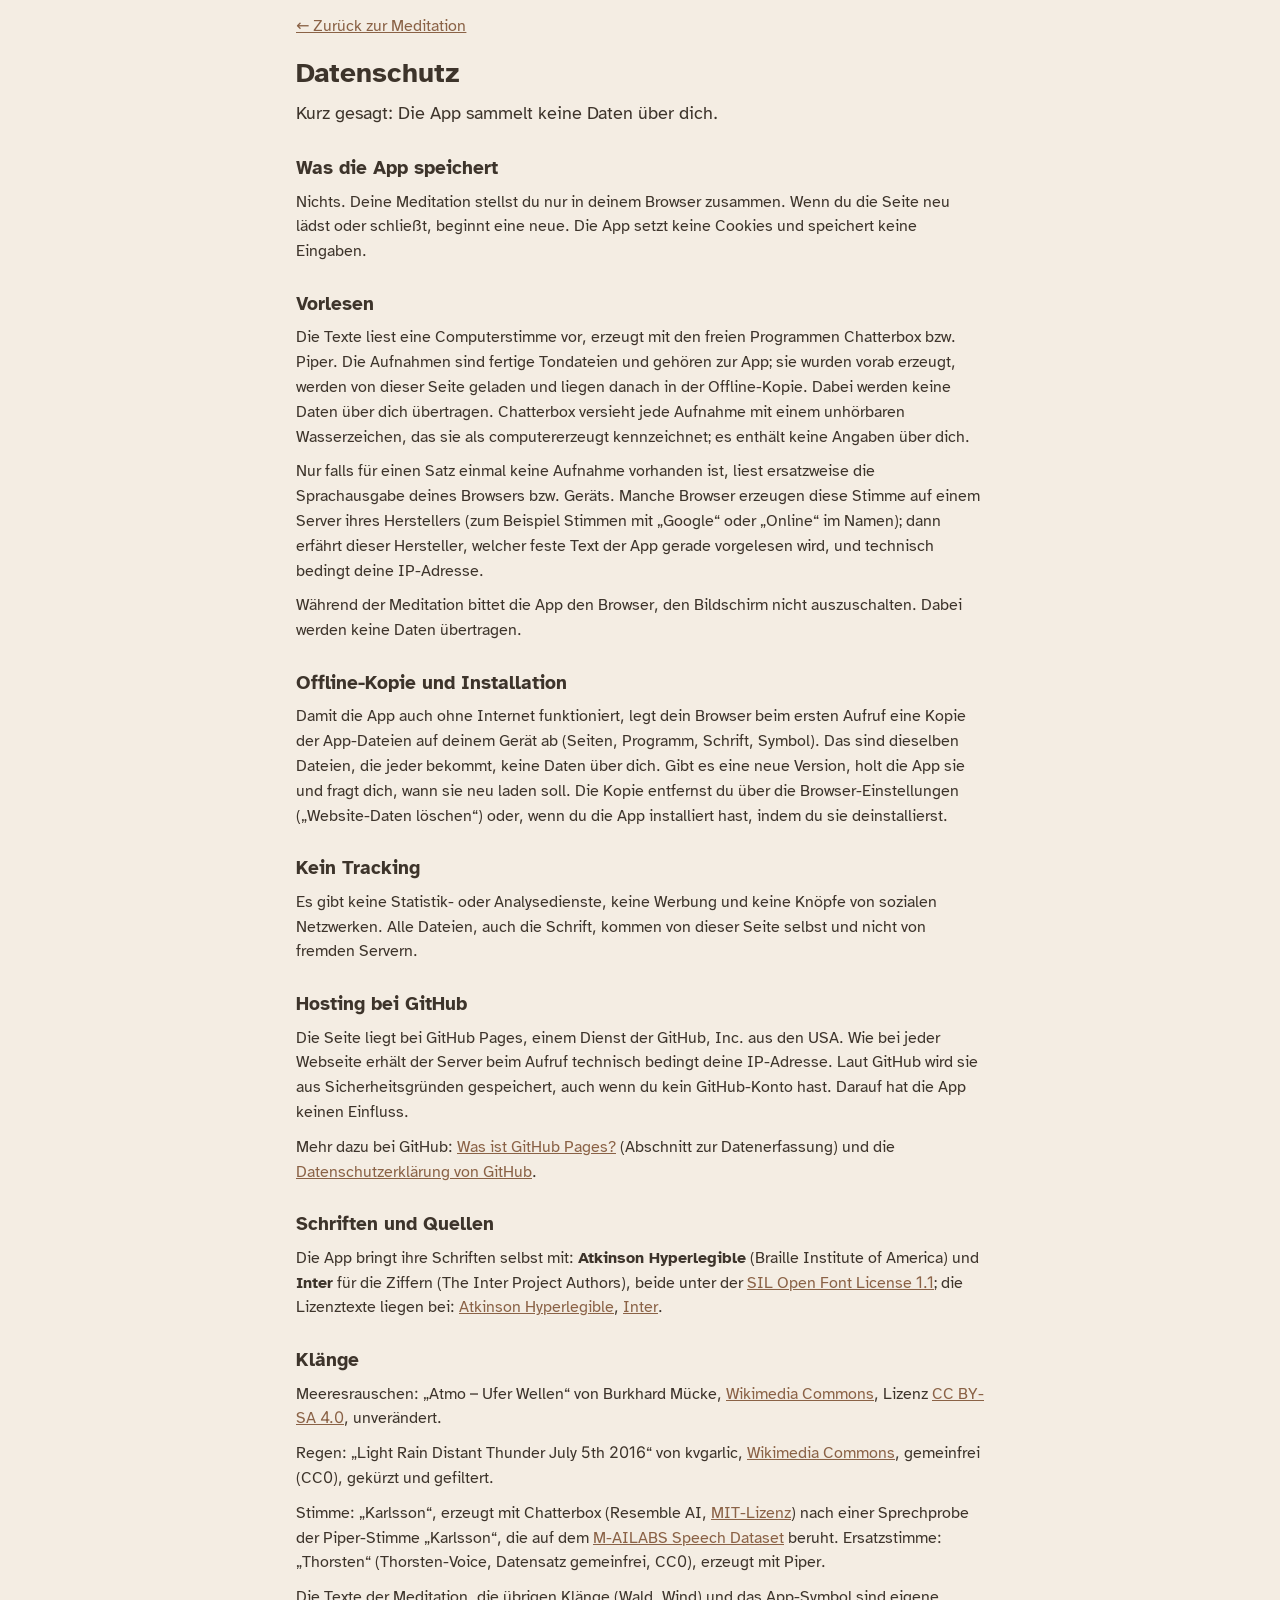
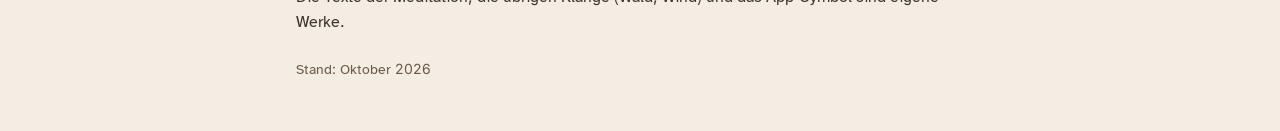
==== datenschutz.html @ 3802910c "Stimme Chatterbox „Karlsson“: Datenschutz und Herkunft vorbereitet - datenschutz.html: Vorlesen mit " ====
<!doctype html>
<html lang="de">
<head>
<meta charset="utf-8">
<meta name="viewport" content="width=device-width, initial-scale=1">
<title>Datenschutz – Meditation</title>
<meta http-equiv="Content-Security-Policy" content="default-src 'none'; style-src 'self'; font-src 'self'; img-src 'self'; base-uri 'none'; form-action 'none'">
<link rel="icon" href="icons/icon.svg" type="image/svg+xml">
<meta name="referrer" content="no-referrer">
<link rel="stylesheet" href="app.css?v=c59fb162">
</head>
<body>
<main class="wrap legal">
  <p><a href="./">← Zurück zur Meditation</a></p>
  <h1>Datenschutz</h1>
  <p class="lead">Kurz gesagt: Die App sammelt keine Daten über dich.</p>

  <h2>Was die App speichert</h2>
  <p>Nichts. Deine Meditation stellst du nur in deinem Browser zusammen. Wenn du die Seite neu lädst oder schließt,
    beginnt eine neue. Die App setzt keine Cookies und speichert keine Eingaben.</p>

  <h2>Vorlesen</h2>
  <p>Die Texte liest eine Computerstimme vor, erzeugt mit den freien Programmen Chatterbox bzw. Piper. Die Aufnahmen sind
    fertige Tondateien und gehören zur App; sie wurden vorab erzeugt, werden von dieser Seite geladen und liegen danach
    in der Offline-Kopie. Dabei werden keine Daten über dich übertragen. Chatterbox versieht jede Aufnahme mit einem
    unhörbaren Wasserzeichen, das sie als computererzeugt kennzeichnet; es enthält keine Angaben über dich.</p>
  <p>Nur falls für einen Satz einmal keine Aufnahme vorhanden ist, liest ersatzweise die Sprachausgabe deines Browsers
    bzw. Geräts. Manche Browser erzeugen diese Stimme auf einem Server ihres Herstellers (zum Beispiel Stimmen mit
    „Google“ oder „Online“ im Namen); dann erfährt dieser Hersteller, welcher feste Text der App gerade vorgelesen wird,
    und technisch bedingt deine IP-Adresse.</p>
  <p>Während der Meditation bittet die App den Browser, den Bildschirm nicht auszuschalten. Dabei werden keine Daten
    übertragen.</p>

  <h2>Offline-Kopie und Installation</h2>
  <p>Damit die App auch ohne Internet funktioniert, legt dein Browser beim ersten Aufruf eine Kopie der
    App-Dateien auf deinem Gerät ab (Seiten, Programm, Schrift, Symbol). Das sind dieselben Dateien, die jeder
    bekommt, keine Daten über dich. Gibt es eine neue Version, holt die App sie und fragt dich, wann sie
    neu laden soll. Die Kopie entfernst du über die Browser-Einstellungen („Website-Daten löschen“) oder,
    wenn du die App installiert hast, indem du sie deinstallierst.</p>

  <h2>Kein Tracking</h2>
  <p>Es gibt keine Statistik- oder Analysedienste, keine Werbung und keine Knöpfe von sozialen Netzwerken.
    Alle Dateien, auch die Schrift, kommen von dieser Seite selbst und nicht von fremden Servern.</p>

  <h2>Hosting bei GitHub</h2>
  <p>Die Seite liegt bei GitHub Pages, einem Dienst der GitHub, Inc. aus den USA. Wie bei jeder Webseite
    erhält der Server beim Aufruf technisch bedingt deine IP-Adresse. Laut GitHub wird sie aus
    Sicherheitsgründen gespeichert, auch wenn du kein GitHub-Konto hast. Darauf hat die App keinen Einfluss.</p>
  <p>Mehr dazu bei GitHub:
    <a href="https://docs.github.com/de/pages/getting-started-with-github-pages/what-is-github-pages">Was ist GitHub Pages?</a>
    (Abschnitt zur Datenerfassung) und die
    <a href="https://docs.github.com/de/site-policy/privacy-policies/github-general-privacy-statement">Datenschutzerklärung von GitHub</a>.</p>

  <h2>Schriften und Quellen</h2>
  <p>Die App bringt ihre Schriften selbst mit: <b>Atkinson Hyperlegible</b> (Braille Institute of America) und
    <b>Inter</b> für die Ziffern (The Inter Project Authors), beide unter der
    <a href="https://openfontlicense.org">SIL Open Font License 1.1</a>; die Lizenztexte liegen bei:
    <a href="fonts/OFL.txt">Atkinson Hyperlegible</a>, <a href="fonts/OFL-Inter.txt">Inter</a>.</p>
  <h2>Klänge</h2>
  <p>Meeresrauschen: „Atmo – Ufer Wellen“ von Burkhard Mücke,
    <a href="https://commons.wikimedia.org/wiki/File:Atmo_%E2%80%93_Ufer_Wellen.mp3">Wikimedia Commons</a>,
    Lizenz <a href="https://creativecommons.org/licenses/by-sa/4.0/deed.de">CC BY-SA 4.0</a>, unverändert.</p>
  <p>Regen: „Light Rain Distant Thunder July 5th 2016“ von kvgarlic,
    <a href="https://commons.wikimedia.org/wiki/File:Light_Rain_Distant_Thunder_July_5th_2016.wav">Wikimedia Commons</a>,
    gemeinfrei (CC0), gekürzt und gefiltert.</p>
  <p>Stimme: „Karlsson“, erzeugt mit Chatterbox (Resemble AI,
    <a href="https://github.com/resemble-ai/chatterbox">MIT-Lizenz</a>) nach einer Sprechprobe der Piper-Stimme „Karlsson“,
    die auf dem <a href="https://www.caito.de/2019/01/03/the-m-ailabs-speech-dataset/">M-AILABS Speech Dataset</a>
    beruht. Ersatzstimme: „Thorsten“ (Thorsten-Voice, Datensatz gemeinfrei, CC0), erzeugt mit Piper.</p>
  <p>Die Texte der Meditation, die übrigen Klänge (Wald, Wind) und das App-Symbol sind eigene Werke.</p>
  <p class="muted">Stand: Oktober 2026</p>
</main>
</body>
</html>
---- app.css ----
/* Meditation – Styles. Startseite nach Wahl des Inhabers (Oktober 2026): Variante C
   (großer Startkreis, Phasen als Schalter) hell in erdigen Pastelltönen, Minuten mit Plus/Minus (Variante A). */

/* Atkinson Hyperlegible (Braille Institute, OFL): für gute Lesbarkeit gebaut. Herkunft: fonts/QUELLE.md */
@font-face {
  font-family: "Atkinson Hyperlegible"; font-style: normal; font-weight: 400; font-display: swap;
  src: url("fonts/AtkinsonHyperlegible-Regular.woff2") format("woff2");
}
@font-face {
  font-family: "Atkinson Hyperlegible"; font-style: normal; font-weight: 700; font-display: swap;
  src: url("fonts/AtkinsonHyperlegible-Bold.woff2") format("woff2");
}
/* Ziffern aus Inter: klare Null ohne Schrägstrich (Inhaber, Oktober 2026). Nur 0–9 , . : – */
@font-face {
  font-family: "Ziffern"; font-style: normal; font-weight: 400; font-display: swap;
  src: url("fonts/InterZiffern-Regular.woff2") format("woff2");
  unicode-range: U+0030-0039, U+002C, U+002E, U+003A, U+2013;
}
@font-face {
  font-family: "Ziffern"; font-style: normal; font-weight: 700; font-display: swap;
  src: url("fonts/InterZiffern-Bold.woff2") format("woff2");
  unicode-range: U+0030-0039, U+002C, U+002E, U+003A, U+2013;
}

/* Erdige Pastelltöne (Wahl des Inhabers). Schrift auf allen Flächen mind. 4,5:1 (geprüft) */
:root {
  --bg: #f4ede3;
  --surface: #fffaf3;
  --text: #3d342b;
  --muted: #6b5a48;
  --border: #e3d7c6;
  --accent: #8a6246;        /* Terrakotta-Braun */
  --accent-soft: #ecdfcd;
  --on-accent: #fff;
  --orb: #e9d3b6; --orb-ring: #efe2cf;
  /* Phasen: Ocker, Salbei, Ton, Lavendelgrau, Staubrosa */
  --p1: #ecd6a8; --p2: #cfd9bd; --p3: #ebc7b3; --p4: #d9cbd8; --p5: #e6cfc7;
  /* Phasenfarben für die dunkle Meditations-Ansicht (immer dunkel) */
  --p1-dark: #d9b47a; --p2-dark: #a9bf93; --p3-dark: #d9a08a; --p4-dark: #b9a6c4; --p5-dark: #d6a9a0;
}
@media (prefers-color-scheme: dark) {
  :root {
    --bg: #1d1814;
    --surface: #28211b;
    --text: #efe6da;
    --muted: #b8a993;
    --border: #3a3027;
    --accent: #d9b48f;
    --accent-soft: #3a2f25;
    --on-accent: #1d1814;
    --orb: #4a3b2c; --orb-ring: #33291f;
    --p1: #5a4a2e; --p2: #435038; --p3: #5a3f33; --p4: #4a3f4c; --p5: #563e3a;
  }
}

* { box-sizing: border-box; }
body {
  margin: 0;
  -webkit-text-size-adjust: 100%;
  background: var(--bg);
  color: var(--text);
  font: 16px/1.55 "Ziffern", "Atkinson Hyperlegible", system-ui, -apple-system, "Segoe UI", Roboto, sans-serif;
}
:focus-visible { outline: 2px solid var(--accent); outline-offset: 2px; }
b, strong, h1, .start-label, .chip-name { font-weight: 700; font-synthesis: none; }
[hidden] { display: none !important; }
.wrap { max-width: 560px; margin: 0 auto; padding: max(14px, env(safe-area-inset-top)) 16px 40px; }
header { display: flex; align-items: center; gap: 10px; }
.logo { width: 34px; height: 34px; flex: none; }
header h1 { margin: 0; font-size: 21px; line-height: 1.2; }
.btn {
  display: inline-flex; align-items: center; justify-content: center; gap: 6px;
  min-height: 44px; border: 1px solid var(--border); background: var(--surface); color: var(--text);
  padding: 8px 16px; border-radius: 12px; font: inherit; font-size: 15px; cursor: pointer;
}
.btn.sm { min-height: 36px; padding: 5px 12px; font-size: 14px; }
.link { border: 0; background: none; padding: 4px 0; font: inherit; font-size: 14px; color: var(--accent); cursor: pointer; text-decoration: underline; }

/* ---------- Oben: Dauer und Hintergrundklang ---------- */
.topbar { display: flex; align-items: center; justify-content: center; gap: 14px; margin: 18px 0 4px; position: relative; }
.dur-value { min-width: 112px; text-align: center; font-size: 28px; font-weight: 700; font-synthesis: none; font-variant-numeric: tabular-nums; }
.topbar .sound-wrap { position: absolute; right: 0; }

/* Skala zum Wischen (Wahl B des Inhabers): klein und schmal, beim Berühren groß. Waagrecht scrollender Streifen mit
   Scroll-Snap (am iPhone mit Schwung, rastet jede Minute ein). Die Striche bleiben gleich breit, nur die Höhe
   wächst, damit der Wert unter der Nadel beim Vergrößern nicht springt. */
.ruler-box { position: relative; margin: 0 auto; max-width: 340px; }
.ruler {
  --tick: 12px;
  height: 24px; overflow-x: auto; overflow-y: hidden; scroll-snap-type: x mandatory; overscroll-behavior-x: contain;
  scrollbar-width: none; touch-action: pan-x; cursor: grab; border-radius: 12px;
  background: color-mix(in srgb, var(--accent) 7%, transparent);
  -webkit-mask: linear-gradient(90deg, transparent, #000 18%, #000 82%, transparent);
          mask: linear-gradient(90deg, transparent, #000 18%, #000 82%, transparent);
  transition: height .18s ease-out, background .18s;
}
.ruler::-webkit-scrollbar { display: none; }
.ruler.big { height: 64px; background: color-mix(in srgb, var(--accent) 12%, transparent); cursor: grabbing; }
.ruler:focus-visible { outline: 2px solid var(--accent); outline-offset: 2px; }
.ruler-track { display: flex; align-items: flex-end; height: 100%; width: max-content; padding: 0 calc(50% - var(--tick) / 2); }
.tick {
  flex: none; width: var(--tick); height: 100%; scroll-snap-align: center; position: relative;
  display: flex; justify-content: center; align-items: flex-end;
}
.tick::after { content: ""; width: 1.5px; height: 30%; background: color-mix(in srgb, var(--muted) 55%, transparent); border-radius: 1px; transition: height .18s; }
.tick.mid::after { height: 45%; }
.tick.major::after { height: 60%; background: var(--muted); }
.tick b { position: absolute; top: 2px; font-size: 0; color: var(--muted); transition: font-size .18s; }
.ruler.big .tick::after { height: 26%; }
.ruler.big .tick.mid::after { height: 38%; }
.ruler.big .tick.major::after { height: 46%; }
.ruler.big .tick b { font-size: 13px; top: 6px; }
.ruler-needle {
  position: absolute; left: 50%; top: 0; bottom: 0; width: 3px; margin-left: -1.5px; border-radius: 2px;
  background: var(--accent); pointer-events: none;
}
.sound-btn {
  width: 44px; height: 44px; border-radius: 50%; border: 1px solid var(--border); background: var(--surface);
  color: var(--muted); display: grid; place-items: center; cursor: pointer; padding: 0;
}
.sound-btn svg, .sound-menu svg { width: 22px; height: 22px; }
.sound-btn.on { background: var(--accent); border-color: var(--accent); color: var(--on-accent); }
.sound-menu {
  position: absolute; right: 0; top: 52px; z-index: 5; min-width: 210px; padding: 6px;
  background: var(--surface); border: 1px solid var(--border); border-radius: 14px;
  box-shadow: 0 10px 28px rgba(60, 40, 20, .16); display: flex; flex-direction: column;
}
.sound-menu button {
  display: flex; align-items: center; gap: 10px; min-height: 44px; padding: 6px 10px; border: 0; border-radius: 10px;
  background: transparent; color: var(--text); font: inherit; font-size: 15px; cursor: pointer; text-align: left;
}
.sound-menu button:hover { background: var(--accent-soft); }
.sound-menu button[aria-checked="true"] { color: var(--accent); font-weight: 700; font-synthesis: none; }
.sound-menu button[aria-checked="true"]::after { content: "✓"; margin-left: auto; }
/* Lautstärke des Hintergrundklangs: waagrechter Regler unter der Auswahl, leise links, laut rechts */
.vol {
  display: flex; align-items: center; gap: 8px; min-height: 48px; margin-top: 4px; padding: 6px 8px 2px;
  border-top: 1px solid var(--border); color: var(--muted);
}
.vol svg { width: 20px; height: 20px; flex: none; }
.vol input { flex: 1; min-width: 0; height: 32px; margin: 0; accent-color: var(--accent); cursor: pointer; }
.vol input:disabled { opacity: .35; cursor: default; }

/* ---------- Großer Startkreis ---------- */
.orb-wrap { display: grid; place-items: center; padding: 22px 0 26px; }
.start-orb {
  width: min(62vw, 230px); aspect-ratio: 1; border-radius: 50%; border: 0; cursor: pointer;
  background: var(--orb); color: var(--text); box-shadow: 0 0 0 16px var(--orb-ring);
  display: flex; flex-direction: column; align-items: center; justify-content: center; gap: 4px;
  font: inherit; transition: transform .2s;
}
.start-orb:hover { transform: scale(1.02); }
.start-orb:focus-visible { outline: 3px solid var(--accent); outline-offset: 22px; }
.start-label { font-size: 26px; }
.start-sub { font-size: 14px; color: var(--muted); }
@media (prefers-reduced-motion: no-preference) {
  .start-orb { animation: idle 10s ease-in-out infinite; }
  @keyframes idle { 0%, 100% { box-shadow: 0 0 0 12px var(--orb-ring); } 50% { box-shadow: 0 0 0 20px var(--orb-ring); } }
}

/* ---------- Phasen als Schalter ---------- */
.chips { display: flex; flex-direction: column; gap: 8px; }
.chip {
  display: grid; grid-template-columns: 30px minmax(0, 1fr) auto; align-items: center; gap: 10px;
  min-height: 52px; padding: 8px 14px 8px 10px; border: 0; border-radius: 16px;
  background: var(--ph); color: var(--text); font: inherit; font-size: 16px; text-align: left; cursor: pointer;
}
.chip-no {
  width: 28px; height: 28px; border-radius: 50%; display: grid; place-items: center;
  background: color-mix(in srgb, var(--text) 12%, transparent); font-size: 14px; font-weight: 700; font-synthesis: none;
}
.chip-min { font-size: 14px; color: var(--muted); font-variant-numeric: tabular-nums; }
/* Nicht dabei: gestrichelt wie im Retro-Cockpit, nichts durchgestrichen */
.chip.off { background: transparent; border: 1.5px dashed color-mix(in srgb, var(--muted) 55%, transparent); color: var(--muted); }
.chip.off .chip-no { background: transparent; border: 1.5px dashed color-mix(in srgb, var(--muted) 55%, transparent); }
.chip.off .chip-name { font-weight: 400; }

/* ---------- Unten: Zeiten der Phasen zum Aufklappen ---------- */
.fold { margin-top: 22px; border-top: 1px solid var(--border); }
.fold summary {
  display: flex; justify-content: space-between; align-items: center; min-height: 48px; cursor: pointer;
  list-style: none; color: var(--muted); font-size: 15px;
}
.fold summary::-webkit-details-marker { display: none; }
.fold .chev { display: inline-block; transition: transform .15s; }
.fold[open] .chev { transform: rotate(180deg); }
.tl-bar { display: flex; height: 58px; border-radius: 12px; overflow: hidden; touch-action: none; }
.tl-seg {
  min-width: 0; padding: 6px 8px; background: var(--ph); display: flex; flex-direction: column; justify-content: center;
  font-size: 13px; line-height: 1.25; overflow: hidden;
}
.tl-name { font-weight: 700; font-synthesis: none; white-space: nowrap; overflow: hidden; text-overflow: ellipsis; }
.tl-min { color: var(--muted); white-space: nowrap; }
.tl-grip {
  flex: none; width: 14px; margin: 0 -4px; z-index: 1; cursor: ew-resize; position: relative;
  display: grid; place-items: center; touch-action: none;
}
.tl-grip::before { content: ""; width: 4px; height: 26px; border-radius: 2px; background: var(--accent); opacity: .55; }
.tl-grip:hover::before, .tl-grip.dragging::before, .tl-grip:focus-visible::before { opacity: 1; }
.tl-grip:focus-visible { outline: none; }
.fold-hint { margin: 8px 0 0; color: var(--muted); font-size: 13px; }

.voice-note { color: var(--muted); font-size: 13px; margin: 20px 0 0; }
footer {
  display: flex; flex-wrap: wrap; justify-content: space-between; gap: 6px 16px;
  margin-top: 24px; padding-top: 14px; border-top: 1px solid var(--border); color: var(--muted); font-size: 13px;
}
footer a { color: var(--accent); }

/* ---------- Laufende Meditation ----------
   Ganzer Bildschirm, immer dunkel und ruhig. Der Kreis atmet langsam (etwa 6 Atemzüge pro Minute). */
dialog.session {
  --s-text: #ece9e2; --s-muted: #a9adbb; --ct: var(--p1-dark);
  width: 100%; height: 100%; max-width: none; max-height: none; margin: 0; padding: 0; border: 0;
  background: radial-gradient(120% 90% at 50% 40%, #1d2233 0%, #141826 55%, #0d0f16 100%);
  color: var(--s-text);
}
dialog.session::backdrop { background: #0d0f16; }
.s-wrap {
  height: 100%; display: flex; flex-direction: column; align-items: center;
  padding: max(20px, env(safe-area-inset-top)) 20px max(20px, env(safe-area-inset-bottom));
}
.s-top { width: 100%; max-width: 720px; display: flex; justify-content: space-between; gap: 12px; font-size: 16px; }
.s-phase { font-weight: 700; color: var(--ct); transition: color 1.5s; min-width: 0; overflow: hidden; text-overflow: ellipsis; white-space: nowrap; }
.s-left { color: var(--s-muted); font-variant-numeric: tabular-nums; }
.s-top { align-items: center; }
/* Restzeit bleibt immer sichtbar; bei Platzmangel (iPhone) wird der Phasenname gekürzt, nie die Zeit */
.s-right { display: inline-flex; align-items: center; gap: 12px; flex: none; }
.s-left { white-space: nowrap; }
/* Klang-Auswahl in der dunklen Meditations-Ansicht */
.session .sound-wrap { position: relative; }
.session .sound-btn { background: rgba(255, 255, 255, .06); border-color: rgba(255, 255, 255, .22); color: var(--s-text); }
.session .sound-btn.on { background: rgba(255, 255, 255, .16); color: var(--s-text); border-color: rgba(255, 255, 255, .4); }
.session .sound-menu { background: #1f2436; border-color: rgba(255, 255, 255, .14); box-shadow: 0 10px 28px rgba(0, 0, 0, .4); }
.session .sound-menu button { color: var(--s-text); }
.session .sound-menu button:hover { background: rgba(255, 255, 255, .08); }
.session .sound-menu button[aria-checked="true"] { color: #e8c9a0; }
.session .vol { border-color: rgba(255, 255, 255, .14); color: var(--s-muted); }
.session .vol input { accent-color: #e8c9a0; }
.s-center { flex: 1; width: 100%; display: grid; place-items: center; position: relative; }
.s-orb {
  position: absolute; width: min(62vw, 340px); aspect-ratio: 1; border-radius: 50%;
  background: radial-gradient(circle, color-mix(in srgb, var(--ct) 30%, transparent) 0%, color-mix(in srgb, var(--ct) 8%, transparent) 60%, transparent 72%);
  animation: breathe 10s ease-in-out infinite; transition: background 1.5s;
}
@keyframes breathe { 0%, 100% { transform: scale(.82); } 50% { transform: scale(1); } }
dialog.session.paused .s-orb { animation-play-state: paused; }
.s-line {
  position: relative; max-width: 26ch; margin: 0; text-align: center;
  font-size: clamp(22px, 5.2vw, 32px); line-height: 1.4; text-wrap: balance;
}
.s-line.in { animation: lineIn 1.8s ease; }
@keyframes lineIn { from { opacity: 0; transform: translateY(6px); } to { opacity: 1; transform: none; } }
.s-bar { width: 100%; max-width: 720px; display: flex; gap: 4px; margin: 16px 0 18px; }
.s-seg { height: 4px; border-radius: 2px; background: rgba(255, 255, 255, .14); overflow: hidden; }
.s-fill { display: block; height: 100%; width: 0; background: var(--ct); }
.s-controls { display: flex; gap: 22px; }
.s-btn {
  width: 60px; height: 60px; border-radius: 50%; border: 1px solid rgba(255, 255, 255, .22);
  background: rgba(255, 255, 255, .06); color: var(--s-text); cursor: pointer;
  display: grid; place-items: center;
}
.s-btn:hover { background: rgba(255, 255, 255, .12); }
.s-btn svg { width: 26px; height: 26px; fill: currentColor; }
.s-btn:focus-visible { outline: 2px solid var(--s-text); outline-offset: 3px; }
.s-btn .i-play, dialog.session.paused .s-btn .i-pause { display: none; }
dialog.session.paused .s-btn .i-play { display: block; }
#sEnd.armed { border-color: var(--p5-dark); color: var(--p5-dark); }
.s-done { background: rgba(255, 255, 255, .08); border-color: rgba(255, 255, 255, .25); color: var(--s-text); min-width: 160px; }
.s-hint { min-height: 1.5em; margin: 12px 0 0; color: var(--s-muted); font-size: 14px; }
@media (prefers-reduced-motion: reduce) {
  .s-orb { animation: none; transform: scale(.9); }
  .s-line.in { animation: none; }
}

/* ---------- Admin-Bereich (nur lokal) ----------
   Wie „Methoden verwalten“ im Retro-Cockpit: links Reiter, rechts die Einträge; am Handy Reiter oben zum Wischen */
header .admin-btn { margin-left: auto; }
dialog.admin {
  width: min(980px, 100vw - 24px); height: min(760px, 100dvh - 24px); max-width: none; max-height: none;
  padding: 0; border: 1px solid var(--border); border-radius: 18px; background: var(--surface); color: var(--text);
}
dialog.admin::backdrop { background: rgba(40, 30, 20, .35); }
.adm-card { display: flex; flex-direction: column; height: 100%; }
.adm-head { position: relative; display: flex; flex-wrap: wrap; align-items: center; gap: 6px 14px; padding: 14px 18px; border-bottom: 1px solid var(--border); }
.adm-head h2 { margin: 0; font-size: 19px; }
/* Statuszeile (Variante A): gespeichert · vertont, rechts davon der Knopf mit der Zahl der offenen Änderungen */
.adm-state { flex: 1 1 260px; min-width: 0; display: flex; flex-wrap: wrap; align-items: baseline; gap: 2px 10px; font-size: 14px; color: var(--muted); }
.adm-state .link { min-height: 0; padding: 0; font-size: 14px; }
.adm-status { font-size: 14px; color: var(--muted); }
/* Nicht gespeichert / liegengebliebener Entwurf: rot und deutlich */
.adm-alert { display: flex; flex-wrap: wrap; align-items: center; gap: 8px 12px; padding: 10px 18px; background: var(--danger); color: var(--on-danger); font-weight: 700; font-synthesis: none; }
.adm-alert span { flex: 1 1 280px; }
.adm-alert .btn { background: transparent; color: inherit; border: 2px solid currentColor; }
.bk-list { list-style: none; margin: 8px 0 14px; padding: 0; max-height: 50dvh; overflow-y: auto; display: flex; flex-direction: column; gap: 6px; }
.bk-list li { display: flex; justify-content: space-between; align-items: center; gap: 10px; padding: 8px 10px; border: 1px solid var(--border); border-radius: 10px; }
/* Vertonung: Text in der Statuszeile, feiner Balken am unteren Rand der Kopfleiste */
.adm-rec-text { font-variant-numeric: tabular-nums; }
.adm-rec-text.warn { color: var(--danger); font-weight: 700; font-synthesis: none; }
.adm-rec-bar { position: absolute; left: 0; right: 0; bottom: -1px; height: 4px; overflow: hidden; background: color-mix(in srgb, var(--accent) 18%, var(--surface)); }
.adm-rec-fill { display: block; height: 100%; width: 0; background: var(--accent); transition: width .45s linear; }
.adm-rec-bar[hidden] { display: none; }
#publishBtn.done { background: transparent; color: var(--text); border-color: var(--border); }
.adm-norec { display: inline-block; margin-left: 8px; padding: 0 6px; border-radius: 6px; background: var(--accent-soft); color: var(--accent); font-size: 12px; }
/* Summe unter den Reitern: so lange ohne Wiederholung (Inhaber) */
.adm-total { flex: none; margin-top: 10px; padding: 10px 10px 4px; border-top: 1px solid var(--border); display: flex; flex-direction: column; gap: 2px; font-size: 13px; color: var(--muted); }
.adm-total b { font-size: 20px; color: var(--text); font-variant-numeric: tabular-nums; }
.adm-total-note { font-size: 12px; }
.adm-status.ok { color: #4a7546; }
.adm-status.warn { color: #9a4a2a; font-weight: 700; font-synthesis: none; }
.adm-body { flex: 1; min-height: 0; display: grid; grid-template-columns: 230px minmax(0, 1fr); }
.adm-tabs { display: flex; flex-direction: column; gap: 4px; padding: 12px; border-right: 1px solid var(--border); overflow-y: auto; }
.adm-tab {
  flex: none;   /* nie zusammendrücken (sonst überlappen die Reiter bei hoher Kopfleiste), lieber scrollen */
  display: grid; grid-template-columns: 26px minmax(0, 1fr) auto; align-items: center; gap: 8px;
  min-height: 46px; padding: 6px 10px; border: 0; border-radius: 12px; background: transparent; color: var(--text);
  font: inherit; font-size: 15px; text-align: left; cursor: pointer;
}
.adm-tab:hover { background: var(--accent-soft); }
/* Ziel beim Ziehen eines Spruchs auf einen anderen Reiter */
.adm-tab.drop { outline: 2px dashed var(--accent); outline-offset: -2px; background: var(--accent-soft); }
.adm-row.over-tab { opacity: .6; }
.adm-phase-pick { display: inline-flex; align-items: center; gap: 6px; color: var(--muted); font-size: 14px; margin-right: auto; }
.adm-phase-pick select { font: inherit; font-size: 14px; padding: 6px 8px; border: 1px solid var(--border); border-radius: 8px; background: var(--surface); color: var(--text); }
.adm-tab[aria-selected="true"] { background: var(--ph); font-weight: 700; font-synthesis: none; }
.adm-tab-no { width: 26px; height: 26px; border-radius: 50%; display: grid; place-items: center; font-size: 13px;
  background: color-mix(in srgb, var(--text) 10%, transparent); }
.adm-count { font-size: 13px; color: var(--muted); font-weight: 400; }
.adm-panel { overflow-y: auto; padding: 12px 18px 24px; }
.adm-tab { grid-template-areas: "no name count" "no dur dur"; }
.adm-tab-no { grid-area: no; } .adm-tab-name { grid-area: name; } .adm-count { grid-area: count; }
.adm-tab-dur { grid-area: dur; font-size: 12px; color: var(--muted); font-weight: 400; font-variant-numeric: tabular-nums; }
.adm-dur { display: block; color: var(--muted); font-size: 12px; font-variant-numeric: tabular-nums; }
.adm-hint { margin: 2px 0 10px; color: var(--muted); font-size: 13px; }
.adm-list { list-style: none; margin: 0; padding: 0; display: flex; flex-direction: column; gap: 6px; }
.adm-row {
  display: grid; grid-template-columns: 34px 26px minmax(0, 1fr) auto; align-items: center; gap: 6px;
  min-height: 52px; padding: 4px 6px 4px 2px; border: 1px solid var(--border); border-radius: 12px; background: var(--bg);
}
.adm-row.off .adm-text { color: var(--muted); text-decoration: none; font-style: italic; }
.adm-row.dragging { position: relative; z-index: 2; border-color: var(--accent); box-shadow: 0 10px 24px rgba(60, 40, 20, .18); background: var(--surface); }
.adm-row.editing { grid-template-columns: 26px minmax(0, 1fr); padding: 8px 10px; }
.adm-drag {
  width: 34px; height: 44px; border: 0; background: transparent; color: var(--muted); font-size: 20px;
  cursor: grab; touch-action: none; border-radius: 8px; user-select: none; -webkit-user-select: none;
}
.adm-drag:hover, .adm-drag:focus-visible { background: var(--accent-soft); color: var(--accent); }
.adm-row.dragging .adm-drag { cursor: grabbing; }
body.adm-dragging { cursor: grabbing; user-select: none; -webkit-user-select: none; }
.adm-no { color: var(--muted); font-size: 13px; text-align: right; font-variant-numeric: tabular-nums; }
.adm-text { line-height: 1.4; padding: 4px 0; overflow-wrap: anywhere; }
.adm-actions { display: inline-flex; align-items: center; gap: 2px; }
.adm-icon {
  width: 40px; height: 44px; border: 0; border-radius: 8px; background: transparent; color: var(--muted);
  font-size: 16px; cursor: pointer;
}
.adm-icon:hover { background: var(--accent-soft); color: var(--accent); }
.adm-icon[aria-pressed="true"] { background: var(--accent); color: var(--on-accent); }
.adm-sound-icon { display: grid; place-items: center; color: var(--muted); }
.adm-sound-icon svg { width: 22px; height: 22px; }
.adm-list .adm-row[data-sound-id] { grid-template-columns: 34px minmax(0, 1fr) auto; }
/* Schalter (aktiv / deaktiviert): echtes Kästchen, unsichtbar über der Fläche */
.switch { position: relative; display: inline-block; width: 46px; height: 44px; cursor: pointer; }
.switch input { position: absolute; inset: 0; opacity: 0; margin: 0; cursor: pointer; }
.switch span {
  position: absolute; left: 4px; top: 12px; width: 38px; height: 20px; border-radius: 10px;
  background: color-mix(in srgb, var(--muted) 35%, transparent); transition: background .15s;
}
.switch span::after {
  content: ""; position: absolute; left: 2px; top: 2px; width: 16px; height: 16px; border-radius: 50%;
  background: var(--surface); transition: transform .15s;
}
.switch input:checked + span { background: var(--accent); }
.switch input:checked + span::after { transform: translateX(18px); }
.switch input:focus-visible + span { outline: 2px solid var(--accent); outline-offset: 2px; }
.adm-edit { display: flex; flex-direction: column; gap: 8px; }
.adm-edit textarea, .adm-add textarea {
  width: 100%; font: inherit; font-size: 16px; line-height: 1.4; padding: 8px 10px; resize: vertical;
  border: 1px solid var(--border); border-radius: 10px; background: var(--surface); color: var(--text);
}
.adm-edit-btns { display: flex; flex-wrap: wrap; align-items: center; gap: 8px; }
.btn.primary { background: var(--accent); border-color: var(--accent); color: var(--on-accent); font-weight: 700; font-synthesis: none; }
.adm-add { display: flex; flex-direction: column; gap: 8px; margin-top: 14px; padding-top: 12px; border-top: 1px solid var(--border); }
.adm-add textarea { flex: 1; }
.adm-empty { color: var(--muted); font-style: italic; padding: 10px 4px; }
.adm-set-title { margin: 6px 0 2px; font-size: 17px; }
.adm-set-row { display: flex; flex-wrap: wrap; align-items: center; gap: 10px 14px; margin: 10px 0; }
.adm-set-row input[type="range"] { flex: 1 1 220px; accent-color: var(--accent); height: 32px; }
.adm-set-num { display: inline-flex; align-items: center; gap: 4px; }
.adm-set-num input { width: 70px; font: inherit; font-size: 16px; padding: 6px 8px; border: 1px solid var(--border); border-radius: 8px; background: var(--surface); color: var(--text); text-align: right; }
/* Stimme: Programm als Umschalter, Stimmen als Zeilen mit Hörprobe und „Wählen“ */
.adm-seg { display: inline-flex; flex-wrap: wrap; gap: 4px; margin: 8px 0 10px; padding: 4px; border-radius: 12px; background: var(--accent-soft); }
.adm-seg-btn { min-height: 44px; padding: 6px 16px; border: 0; border-radius: 9px; background: transparent; color: var(--text); font: inherit; font-size: 15px; cursor: pointer; }
.adm-seg-btn.on { background: var(--surface); font-weight: 700; font-synthesis: none; }
.adm-list.adm-voices .adm-row { grid-template-columns: 40px minmax(0, 1fr) auto; }
.adm-voices .adm-row.chosen { border-color: var(--accent); border-width: 1.5px; }
.adm-chosen { padding: 0 10px; color: var(--accent); font-weight: 700; font-synthesis: none; font-size: 14px; }
.adm-icon.playing { background: var(--accent); color: var(--on-accent); }
.adm-icon:disabled { opacity: .35; cursor: default; }
.adm-set-out { min-width: 4em; font-variant-numeric: tabular-nums; font-size: 16px; }
.adm-voices + .adm-hint { margin-top: 8px; }
/* Gruppen als Karten (Wahl B des Inhabers): Kopf mit Griff, Auf-/Zuklappen, Name, Zahl und Dauer, Schalter, Umbenennen, Auflösen */
.adm-group { list-style: none; border: 1.5px solid var(--border); border-radius: 14px; background: color-mix(in srgb, var(--accent) 5%, var(--surface)); padding: 4px 6px 6px; }
.adm-group.dragging { position: relative; z-index: 2; border-color: var(--accent); box-shadow: 0 10px 24px rgba(60, 40, 20, .18); }
.adm-group.off { background: transparent; border-style: dashed; }
.adm-group.off .adm-group-name { color: var(--muted); font-style: italic; }
.adm-group-head { display: grid; grid-template-columns: 34px minmax(0, 1fr) auto auto; align-items: center; gap: 6px; min-height: 48px; }
.adm-group-name {
  display: inline-flex; align-items: center; gap: 8px; min-height: 44px; padding: 0 6px; border: 0; border-radius: 8px;
  background: transparent; color: var(--text); font: inherit; font-size: 16px; font-weight: 700; font-synthesis: none;
  text-align: left; cursor: pointer; min-width: 0;
}
.adm-group-name:hover { background: var(--accent-soft); }
.adm-group-name .chev { display: inline-block; transition: transform .15s; color: var(--muted); font-size: 13px; }
.adm-group.collapsed .adm-group-name .chev { transform: rotate(-90deg); }
.adm-group-info { color: var(--muted); font-size: 13px; white-space: nowrap; font-variant-numeric: tabular-nums; }
.adm-group-list { list-style: none; margin: 2px 0 0; padding: 0 0 0 10px; display: flex; flex-direction: column; gap: 6px; }
.adm-group.collapsed .adm-group-list { display: none; }
.adm-drop-hint { color: var(--muted); font-size: 13px; font-style: italic; padding: 10px; border: 1.5px dashed var(--border); border-radius: 10px; }
.adm-rename { display: flex; gap: 6px; align-items: center; min-width: 0; }
.adm-rename input { min-width: 0; flex: 1; font: inherit; font-size: 16px; padding: 6px 8px; border: 1px solid var(--accent); border-radius: 8px; background: var(--surface); color: var(--text); }
.adm-add-btns { display: flex; flex-wrap: wrap; gap: 8px; align-items: center; justify-content: flex-end; }
@media (max-width: 700px) {
  dialog.admin { width: 100vw; height: 100dvh; border-radius: 0; border: 0; }
  .adm-body { grid-template-columns: 1fr; grid-template-rows: auto minmax(0, 1fr); }
  .adm-tabs { flex-direction: row; overflow-x: auto; overflow-y: hidden; border-right: 0; border-bottom: 1px solid var(--border); padding: 8px; }
  .adm-tab { flex: none; grid-template-columns: 24px auto auto; }
  .adm-tab-dur { display: none; }
  .adm-total { flex: none; flex-direction: row; align-items: center; gap: 6px; margin: 0; padding: 0 8px; border-top: 0; border-left: 1px solid var(--border); white-space: nowrap; }
  .adm-total b { font-size: 15px; }
  .adm-total-note { display: none; }
  .adm-panel { padding: 10px 10px 24px; }
  .adm-row { grid-template-columns: 30px minmax(0, 1fr) auto; }
  .adm-row .adm-no { display: none; }
  .adm-actions .adm-icon { width: 36px; }
  .adm-group-head { grid-template-columns: 30px minmax(0, 1fr) auto; }
  .adm-group-info { grid-column: 2; grid-row: 2; padding-left: 6px; }
  .adm-group-list { padding-left: 4px; }
}

/* Für alle veröffentlichen */
dialog.publish {
  width: min(560px, 100vw - 24px); max-height: min(80dvh, 700px); padding: 18px 20px; border: 1px solid var(--border);
  border-radius: 16px; background: var(--surface); color: var(--text);
}
dialog.publish::backdrop { background: rgba(40, 30, 20, .35); }
dialog.publish h2 { margin: 0 0 10px; font-size: 19px; }
/* Knöpfe immer sichtbar (iPhone): nur der Inhalt scrollt */
#publishDlg[open] { display: flex; flex-direction: column; }
#pubBody { min-height: 0; overflow-y: auto; margin-bottom: 12px; }
.pub-list { margin: 6px 0 12px; padding-left: 1.2em; font-size: 15px; }
.pub-list li { margin: 3px 0; }
.pub-warn { color: #9a4a2a; font-weight: 700; font-synthesis: none; }
.pub-ok { color: #4a7546; font-weight: 700; font-synthesis: none; }
.pub-note { padding: 8px 10px; border-radius: 8px; background: var(--accent-soft); font-size: 15px; }
.pub-btns { display: flex; flex-wrap: wrap; gap: 10px; justify-content: flex-end; }
/* Handy: oben Titel und „Fertig“, darunter Status und „Veröffentlichen“ */
@media (max-width: 700px) {
  .adm-head { padding: 10px 12px; }
  .adm-head h2 { flex: 1 1 auto; }
  .adm-state { order: 1; flex: 1 1 150px; }
  .adm-head #publishBtn { order: 2; }
}

/* Rückfrage vor dem Löschen: rote Warnung, „Abbrechen“ vorausgewählt, der zerstörende Knopf rot (Inhaber) */
:root { --danger: #b3261e; --danger-soft: #fbe9e7; --on-danger: #fff; }
@media (prefers-color-scheme: dark) { :root { --danger: #ff8a80; --danger-soft: #3b2220; --on-danger: #1d1814; } }
dialog.confirm {
  width: min(460px, 100vw - 24px); padding: 18px 20px; border: 2px solid var(--danger); border-radius: 16px;
  background: var(--surface); color: var(--text);
}
dialog.confirm::backdrop { background: rgba(40, 30, 20, .45); }
.cf-head { display: flex; align-items: center; gap: 10px; }
.cf-head h2 { margin: 0; font-size: 18px; color: var(--danger); }
.cf-icon {
  flex: none; width: 30px; height: 30px; border-radius: 50%; display: grid; place-items: center;
  background: var(--danger); color: var(--on-danger); font-weight: 700; font-synthesis: none;
}
dialog.confirm p { margin: 10px 0 16px; }
.cf-btns { display: flex; flex-direction: column; gap: 8px; }
.btn.danger { background: var(--danger); border-color: var(--danger); color: var(--on-danger); font-weight: 700; font-synthesis: none; }
.btn.danger:hover { filter: brightness(1.08); }
/* Meldung nach dem Löschen: rot, „Rückgängig“ als deutlicher Knopf */
.toast.danger { background: var(--danger); color: var(--on-danger); font-weight: 700; font-synthesis: none; }
.toast { display: flex; align-items: center; gap: 12px; }
.toast .link { color: inherit; }
.toast.danger #toastUndo {
  text-decoration: none; padding: 6px 12px; border: 2px solid currentColor; border-radius: 8px; font-weight: 700; font-synthesis: none;
}

/* ---------- Meldung und Update-Hinweis ---------- */
.toast {
  position: fixed; left: 50%; bottom: 24px; z-index: 20; transform: translate(-50%, 20px);
  max-width: calc(100% - 32px); padding: 10px 16px; border-radius: 10px;
  background: var(--text); color: var(--bg); font-size: 14px; box-shadow: 0 8px 24px rgba(0, 0, 0, .2);
  opacity: 0; pointer-events: none; transition: opacity .2s, transform .2s;
}
.toast.show { opacity: 1; transform: translate(-50%, 0); pointer-events: auto; }
.update-bar {
  position: fixed; left: 50%; bottom: 16px; z-index: 15; transform: translateX(-50%);
  display: flex; align-items: center; gap: 12px; padding: 8px 10px 8px 16px; max-width: calc(100% - 32px);
  background: var(--surface); border: 1px solid var(--border); border-radius: 12px; box-shadow: 0 8px 24px rgba(0, 0, 0, .15);
  font-size: 14px;
}

/* ---------- Datenschutz-Seite ---------- */
.legal { max-width: 720px; }
.legal h1 { font-size: 28px; margin: 12px 0 6px; }
.legal h2 { font-size: 19px; margin: 26px 0 6px; }
.legal p { margin: 0 0 10px; }
.legal a { color: var(--accent); }
.legal .lead { font-size: 18px; }
.legal .muted { color: var(--muted); font-size: 14px; margin-top: 24px; }
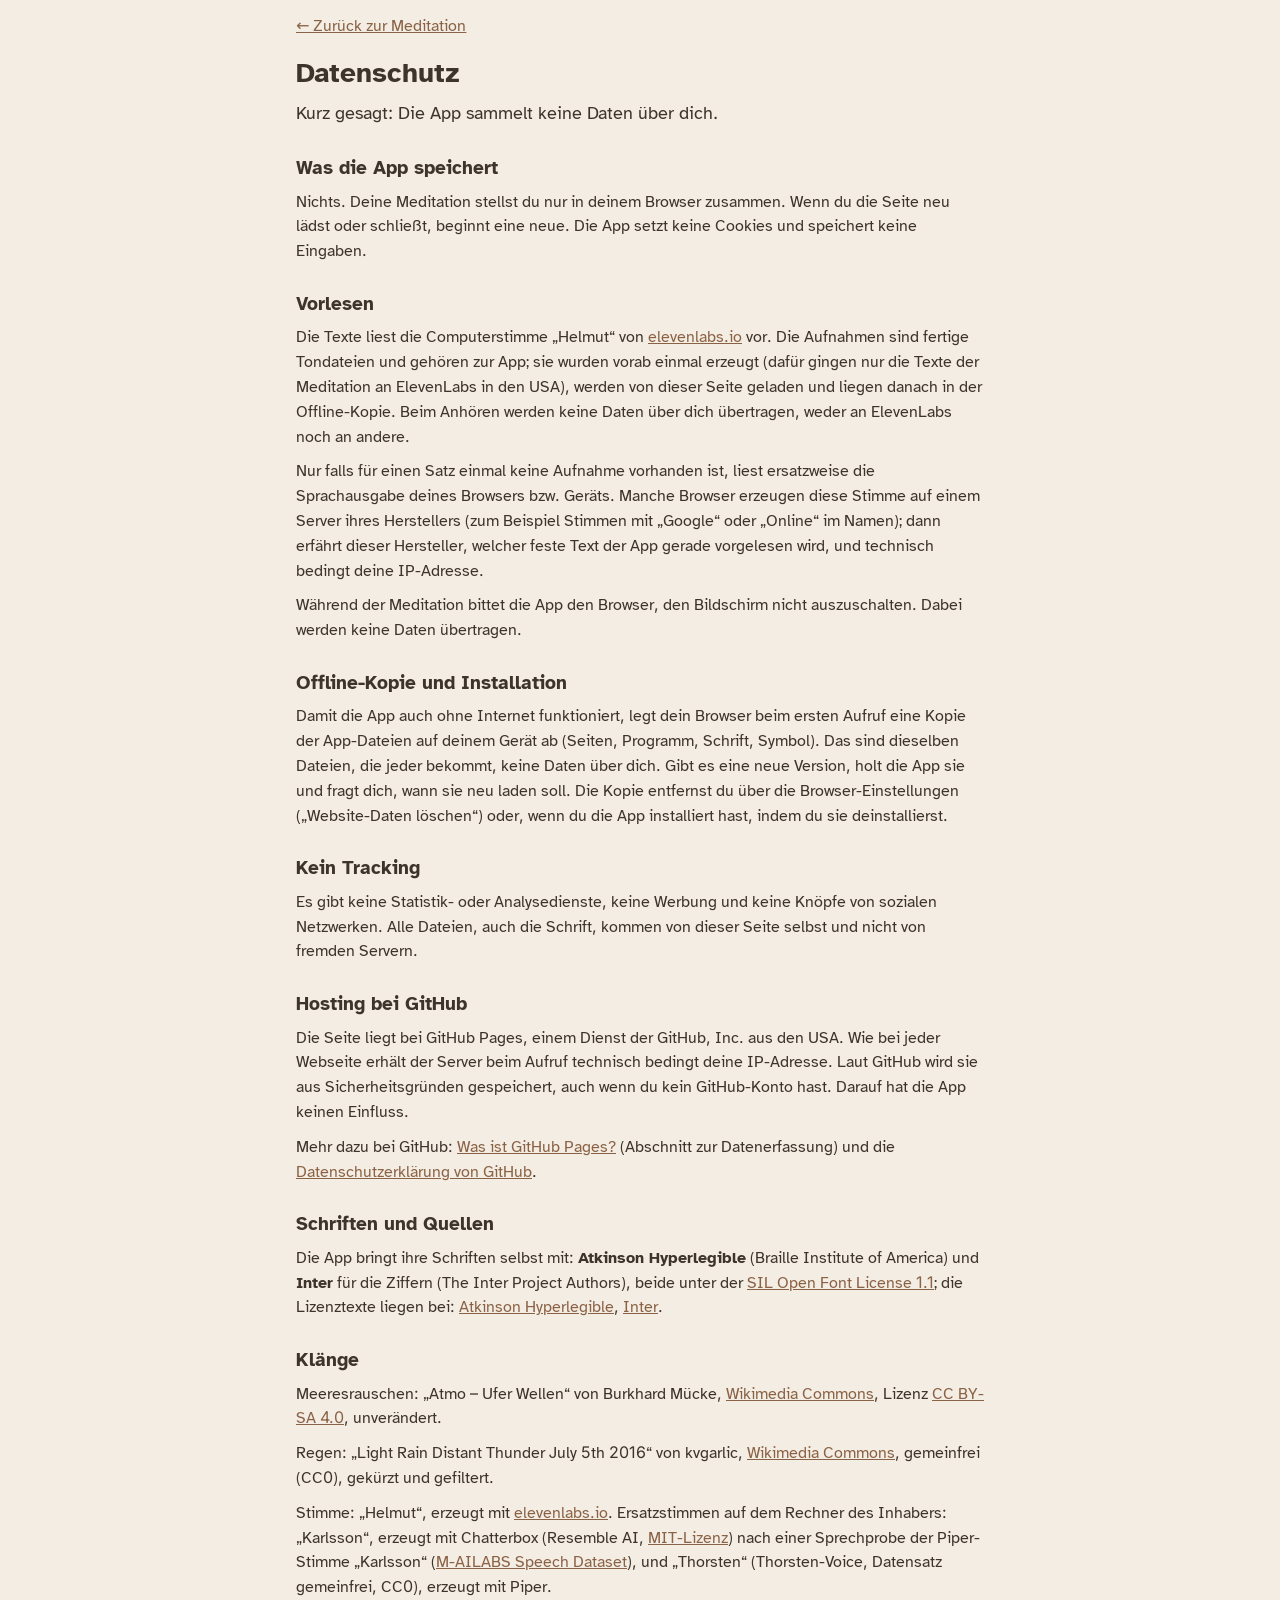
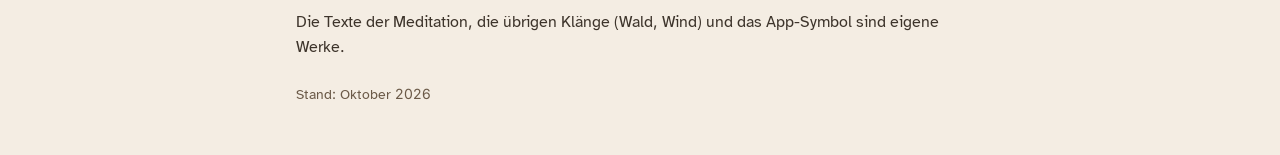
==== commit 3a70d284: "Stimme ElevenLabs „Helmut“: Übernahme aus Studio, Nennung im Stimmhinweis - ElevenLabs als Import-Pr" ====
--- a/datenschutz.html
+++ b/datenschutz.html
@@ -7,7 +7,7 @@
 <meta http-equiv="Content-Security-Policy" content="default-src 'none'; style-src 'self'; font-src 'self'; img-src 'self'; base-uri 'none'; form-action 'none'">
 <link rel="icon" href="icons/icon.svg" type="image/svg+xml">
 <meta name="referrer" content="no-referrer">
-<link rel="stylesheet" href="app.css?v=c59fb162">
+<link rel="stylesheet" href="app.css?v=46e9677b">
 </head>
 <body>
 <main class="wrap legal">
@@ -20,10 +20,10 @@
     beginnt eine neue. Die App setzt keine Cookies und speichert keine Eingaben.</p>
 
   <h2>Vorlesen</h2>
-  <p>Die Texte liest eine Computerstimme vor, erzeugt mit den freien Programmen Chatterbox bzw. Piper. Die Aufnahmen sind
-    fertige Tondateien und gehören zur App; sie wurden vorab erzeugt, werden von dieser Seite geladen und liegen danach
-    in der Offline-Kopie. Dabei werden keine Daten über dich übertragen. Chatterbox versieht jede Aufnahme mit einem
-    unhörbaren Wasserzeichen, das sie als computererzeugt kennzeichnet; es enthält keine Angaben über dich.</p>
+  <p>Die Texte liest die Computerstimme „Helmut“ von <a href="https://elevenlabs.io">elevenlabs.io</a> vor. Die Aufnahmen
+    sind fertige Tondateien und gehören zur App; sie wurden vorab einmal erzeugt (dafür gingen nur die Texte der
+    Meditation an ElevenLabs in den USA), werden von dieser Seite geladen und liegen danach in der Offline-Kopie. Beim
+    Anhören werden keine Daten über dich übertragen, weder an ElevenLabs noch an andere.</p>
   <p>Nur falls für einen Satz einmal keine Aufnahme vorhanden ist, liest ersatzweise die Sprachausgabe deines Browsers
     bzw. Geräts. Manche Browser erzeugen diese Stimme auf einem Server ihres Herstellers (zum Beispiel Stimmen mit
     „Google“ oder „Online“ im Namen); dann erfährt dieser Hersteller, welcher feste Text der App gerade vorgelesen wird,
@@ -63,10 +63,10 @@
   <p>Regen: „Light Rain Distant Thunder July 5th 2016“ von kvgarlic,
     <a href="https://commons.wikimedia.org/wiki/File:Light_Rain_Distant_Thunder_July_5th_2016.wav">Wikimedia Commons</a>,
     gemeinfrei (CC0), gekürzt und gefiltert.</p>
-  <p>Stimme: „Karlsson“, erzeugt mit Chatterbox (Resemble AI,
-    <a href="https://github.com/resemble-ai/chatterbox">MIT-Lizenz</a>) nach einer Sprechprobe der Piper-Stimme „Karlsson“,
-    die auf dem <a href="https://www.caito.de/2019/01/03/the-m-ailabs-speech-dataset/">M-AILABS Speech Dataset</a>
-    beruht. Ersatzstimme: „Thorsten“ (Thorsten-Voice, Datensatz gemeinfrei, CC0), erzeugt mit Piper.</p>
+  <p>Stimme: „Helmut“, erzeugt mit <a href="https://elevenlabs.io">elevenlabs.io</a>. Ersatzstimmen auf dem Rechner des Inhabers: „Karlsson“, erzeugt mit Chatterbox (Resemble AI,
+    <a href="https://github.com/resemble-ai/chatterbox">MIT-Lizenz</a>) nach einer Sprechprobe der Piper-Stimme „Karlsson“
+    (<a href="https://www.caito.de/2019/01/03/the-m-ailabs-speech-dataset/">M-AILABS Speech Dataset</a>), und „Thorsten“
+    (Thorsten-Voice, Datensatz gemeinfrei, CC0), erzeugt mit Piper.</p>
   <p>Die Texte der Meditation, die übrigen Klänge (Wald, Wind) und das App-Symbol sind eigene Werke.</p>
   <p class="muted">Stand: Oktober 2026</p>
 </main>
--- a/app.css
+++ b/app.css
@@ -201,6 +201,7 @@
 .fold-hint { margin: 8px 0 0; color: var(--muted); font-size: 13px; }
 
 .voice-note { color: var(--muted); font-size: 13px; margin: 20px 0 0; }
+.voice-note a { color: var(--accent); }
 footer {
   display: flex; flex-wrap: wrap; justify-content: space-between; gap: 6px 16px;
   margin-top: 24px; padding-top: 14px; border-top: 1px solid var(--border); color: var(--muted); font-size: 13px;
